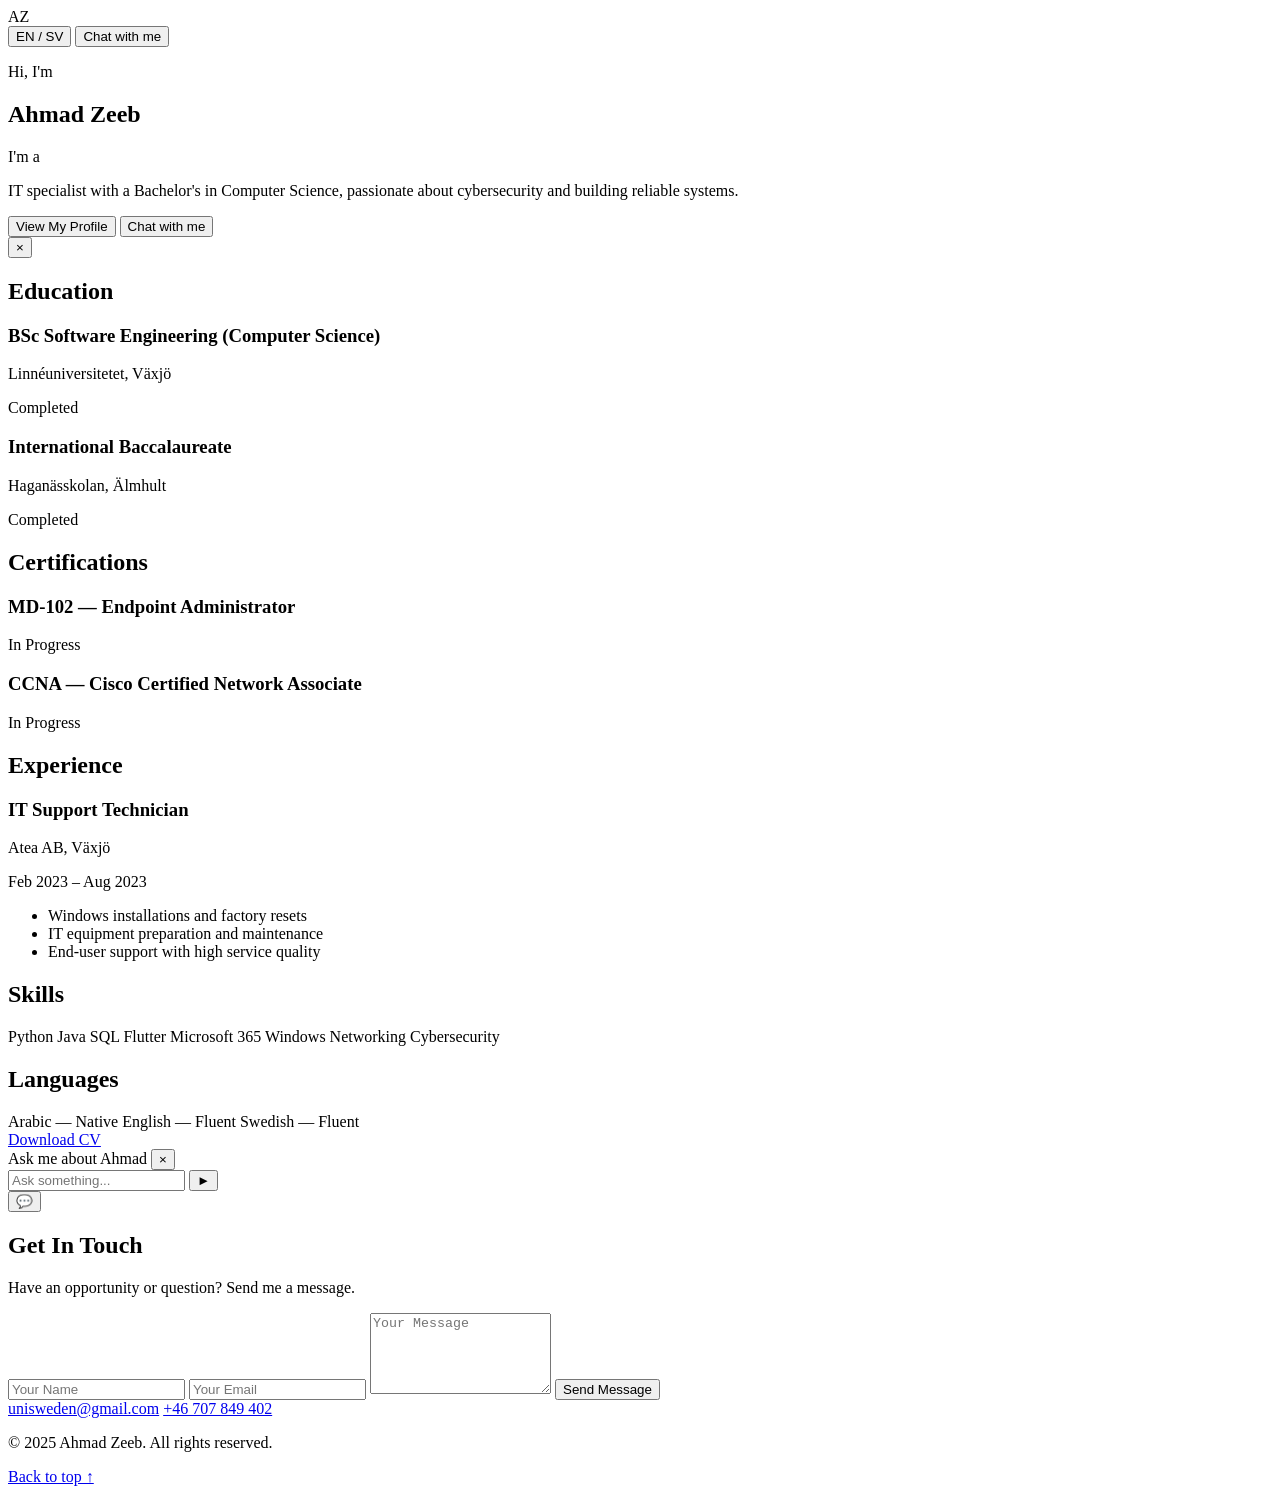
==== index.html @ 1b62f659 "Initial commit: add portfolio HTML structure Co-Authored-By: Claude Sonnet 4.6 <noreply@anthropic.co" ====
<!DOCTYPE html>
<html lang="en">
  <head>
    <meta charset="UTF-8" />
    <meta name="viewport" content="width=device-width, initial-scale=1.0" />
    <title>Ahmad Zeeb — Portfolio</title>

    <!-- CSS -->
    <link rel="stylesheet" href="css/main.css" />
    <link rel="stylesheet" href="css/animations.css" />
    <link rel="stylesheet" href="css/responsive.css" />
  </head>

  <body>

    <!-- ===== NAVBAR ===== -->
    <nav id="navbar">
      <div class="nav-logo">AZ</div>
      <div class="nav-actions">
        <button id="lang-toggle" aria-label="Switch language">EN / SV</button>
        <button id="chat-toggle" aria-label="Open chat">Chat with me</button>
      </div>
    </nav>

    <!-- ===== HERO ===== -->
    <section id="hero">
      <div class="hero-content">
        <p class="hero-greeting" data-i18n="hero.greeting">Hi, I'm</p>
        <h1 class="hero-name">Ahmad Zeeb</h1>
        <p class="hero-tagline">
          <span data-i18n="hero.tagline_prefix">I'm a</span>
          <span id="typed-text"></span>
        </p>
        <p class="hero-bio" data-i18n="hero.bio">
          IT specialist with a Bachelor's in Computer Science, passionate about
          cybersecurity and building reliable systems.
        </p>
        <div class="hero-buttons">
          <button class="btn-primary" id="open-drawer" data-i18n="hero.cta_profile">
            View My Profile
          </button>
          <button class="btn-secondary" id="open-chat" data-i18n="hero.cta_chat">
            Chat with me
          </button>
        </div>
      </div>
    </section>

    <!-- ===== SIDE DRAWER ===== -->
    <div id="drawer-overlay"></div>
    <aside id="side-drawer">
      <button id="close-drawer" aria-label="Close drawer">&times;</button>

      <div class="drawer-section">
        <h2 data-i18n="drawer.education">Education</h2>
        <div class="drawer-card">
          <h3>BSc Software Engineering (Computer Science)</h3>
          <p>Linnéuniversitetet, Växjö</p>
          <span class="tag" data-i18n="drawer.completed">Completed</span>
        </div>
        <div class="drawer-card">
          <h3>International Baccalaureate</h3>
          <p>Haganässkolan, Älmhult</p>
          <span class="tag" data-i18n="drawer.completed">Completed</span>
        </div>
      </div>

      <div class="drawer-section">
        <h2 data-i18n="drawer.certifications">Certifications</h2>
        <div class="drawer-card">
          <h3>MD-102 — Endpoint Administrator</h3>
          <span class="tag tag-progress" data-i18n="drawer.in_progress">In Progress</span>
        </div>
        <div class="drawer-card">
          <h3>CCNA — Cisco Certified Network Associate</h3>
          <span class="tag tag-progress" data-i18n="drawer.in_progress">In Progress</span>
        </div>
      </div>

      <div class="drawer-section">
        <h2 data-i18n="drawer.experience">Experience</h2>
        <div class="drawer-card">
          <h3>IT Support Technician</h3>
          <p>Atea AB, Växjö</p>
          <p class="date">Feb 2023 – Aug 2023</p>
          <ul>
            <li data-i18n="drawer.atea_1">Windows installations and factory resets</li>
            <li data-i18n="drawer.atea_2">IT equipment preparation and maintenance</li>
            <li data-i18n="drawer.atea_3">End-user support with high service quality</li>
          </ul>
        </div>
      </div>

      <div class="drawer-section">
        <h2 data-i18n="drawer.skills">Skills</h2>
        <div class="skills-grid">
          <span class="skill-tag">Python</span>
          <span class="skill-tag">Java</span>
          <span class="skill-tag">SQL</span>
          <span class="skill-tag">Flutter</span>
          <span class="skill-tag">Microsoft 365</span>
          <span class="skill-tag">Windows</span>
          <span class="skill-tag">Networking</span>
          <span class="skill-tag">Cybersecurity</span>
        </div>
      </div>

      <div class="drawer-section">
        <h2 data-i18n="drawer.languages">Languages</h2>
        <div class="skills-grid">
          <span class="skill-tag">Arabic — Native</span>
          <span class="skill-tag">English — Fluent</span>
          <span class="skill-tag">Swedish — Fluent</span>
        </div>
      </div>

      <div class="drawer-footer">
        <a href="assets/cv-ahmad-zeeb.pdf" download class="btn-primary" data-i18n="drawer.download_cv">
          Download CV
        </a>
      </div>
    </aside>

    <!-- ===== CHATBOT ===== -->
    <div id="chatbot-widget">
      <div id="chat-window">
        <div id="chat-header">
          <span data-i18n="chat.title">Ask me about Ahmad</span>
          <button id="close-chat" aria-label="Close chat">&times;</button>
        </div>
        <div id="chat-messages"></div>
        <div id="chat-input-area">
          <input
            type="text"
            id="chat-input"
            placeholder="Ask something..."
            data-i18n-placeholder="chat.placeholder"
          />
          <button id="chat-send" aria-label="Send">&#9658;</button>
        </div>
      </div>
      <button id="chat-fab" aria-label="Toggle chat">💬</button>
    </div>

    <!-- ===== CONTACT ===== -->
    <section id="contact">
      <div class="section-container">
        <h2 data-i18n="contact.title">Get In Touch</h2>
        <p data-i18n="contact.subtitle">
          Have an opportunity or question? Send me a message.
        </p>
        <form id="contact-form">
          <input type="text" name="name" required
            placeholder="Your Name"
            data-i18n-placeholder="contact.name" />
          <input type="email" name="email" required
            placeholder="Your Email"
            data-i18n-placeholder="contact.email" />
          <textarea name="message" rows="5" required
            placeholder="Your Message"
            data-i18n-placeholder="contact.message"></textarea>
          <button type="submit" class="btn-primary" data-i18n="contact.send">
            Send Message
          </button>
        </form>
        <div class="contact-links">
          <a href="mailto:unisweden@gmail.com">unisweden@gmail.com</a>
          <a href="tel:+46707849402">+46 707 849 402</a>
        </div>
      </div>
    </section>

    <!-- ===== FOOTER ===== -->
    <footer id="footer">
      <p data-i18n="footer.copy">&copy; 2025 Ahmad Zeeb. All rights reserved.</p>
      <a href="#hero" id="back-to-top" data-i18n="footer.back_top">Back to top ↑</a>
    </footer>

    <!-- JS -->
    <script src="data/translations.js"></script>
    <script src="js/i18n.js"></script>
    <script src="js/chatbot.js"></script>
    <script src="js/contact.js"></script>
    <script src="js/main.js"></script>
  </body>
</html>
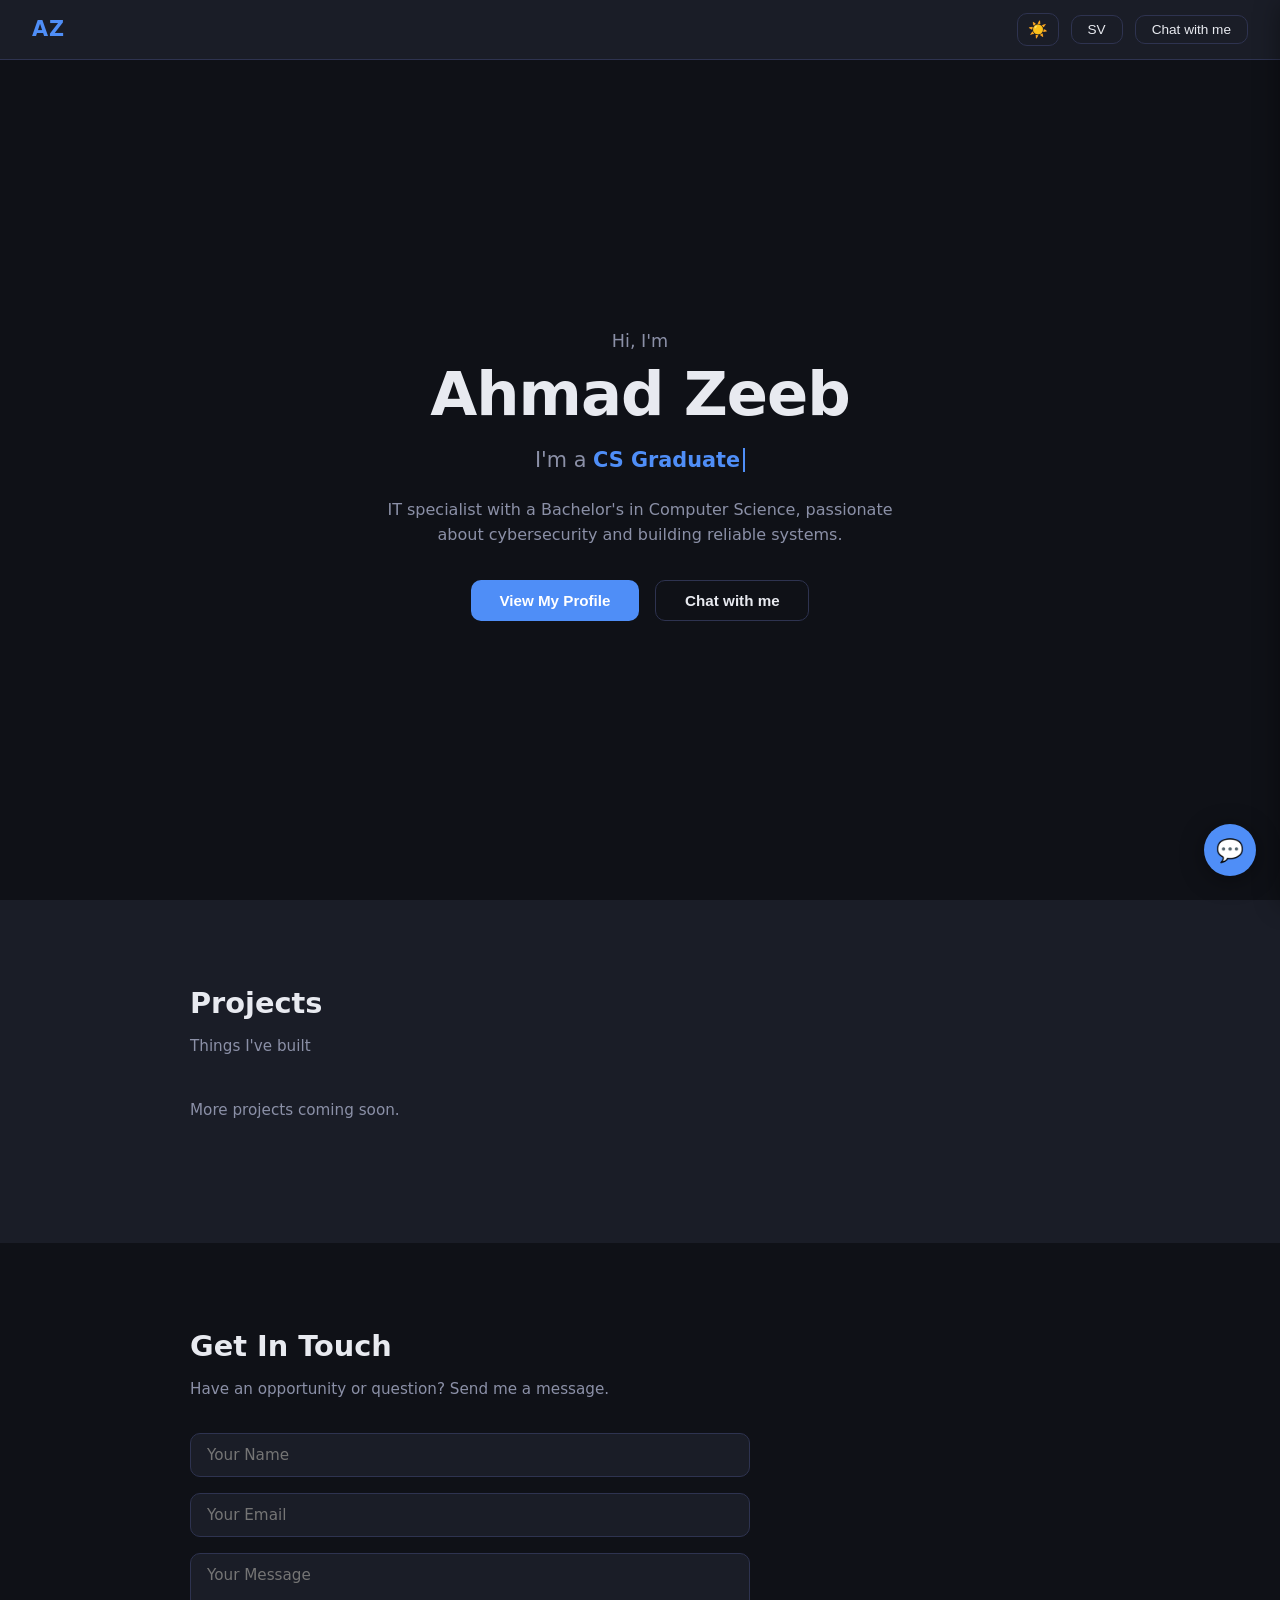
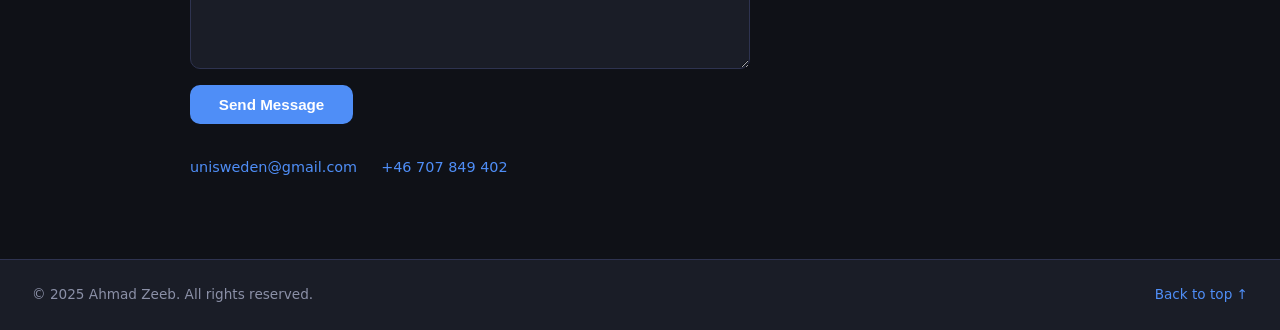
==== commit 754f1241: "Add JS, translations, chatbot, and projects section - i18n system with EN/SV toggle and localStorage" ====
--- a/index.html
+++ b/index.html
@@ -17,8 +17,9 @@
     <nav id="navbar">
       <div class="nav-logo">AZ</div>
       <div class="nav-actions">
-        <button id="lang-toggle" aria-label="Switch language">EN / SV</button>
-        <button id="chat-toggle" aria-label="Open chat">Chat with me</button>
+        <button id="theme-toggle" aria-label="Toggle theme">☀️</button>
+        <button id="lang-toggle" aria-label="Switch language">SV</button>
+        <button id="chat-toggle" aria-label="Open chat" data-i18n="nav.chat">Chat with me</button>
       </div>
     </nav>
 
@@ -142,6 +143,18 @@
       <button id="chat-fab" aria-label="Toggle chat">💬</button>
     </div>
 
+    <!-- ===== PROJECTS ===== -->
+    <section id="projects">
+      <div class="section-container">
+        <h2 class="section-title" data-i18n="projects.title">Projects</h2>
+        <p class="section-subtitle" data-i18n="projects.subtitle">Things I've built</p>
+        <div class="projects-grid">
+          <!-- Project cards will be added here -->
+          <p class="section-subtitle" data-i18n="projects.coming_soon">More projects coming soon.</p>
+        </div>
+      </div>
+    </section>
+
     <!-- ===== CONTACT ===== -->
     <section id="contact">
       <div class="section-container">
--- a/css/main.css
+++ b/css/main.css
@@ -0,0 +1,547 @@
+/* ===== CSS VARIABLES — THEMES ===== */
+:root {
+  --bg:          #0f1117;
+  --bg-surface:  #1a1d27;
+  --bg-card:     #21253a;
+  --border:      #2e3350;
+  --text:        #e8eaf0;
+  --text-muted:  #8b90a7;
+  --accent:      #4f8ef7;
+  --accent-dim:  #2a4a8a;
+  --success:     #34c77b;
+  --radius:      10px;
+  --shadow:      0 4px 24px rgba(0,0,0,0.4);
+  --transition:  0.25s ease;
+}
+
+[data-theme="light"] {
+  --bg:          #f4f6fb;
+  --bg-surface:  #ffffff;
+  --bg-card:     #edf0f8;
+  --border:      #d0d5e8;
+  --text:        #111827;
+  --text-muted:  #6b7280;
+  --accent:      #2563eb;
+  --accent-dim:  #dbeafe;
+  --success:     #16a34a;
+  --shadow:      0 4px 24px rgba(0,0,0,0.1);
+}
+
+/* ===== RESET ===== */
+*, *::before, *::after { box-sizing: border-box; margin: 0; padding: 0; }
+
+html { scroll-behavior: smooth; }
+
+body {
+  font-family: 'Segoe UI', system-ui, -apple-system, sans-serif;
+  background: var(--bg);
+  color: var(--text);
+  line-height: 1.6;
+  transition: background var(--transition), color var(--transition);
+}
+
+a { color: var(--accent); text-decoration: none; }
+a:hover { text-decoration: underline; }
+
+ul { list-style: none; }
+
+/* ===== NAVBAR ===== */
+#navbar {
+  position: fixed;
+  top: 0; left: 0; right: 0;
+  z-index: 100;
+  display: flex;
+  align-items: center;
+  justify-content: space-between;
+  padding: 0 2rem;
+  height: 60px;
+  background: var(--bg-surface);
+  border-bottom: 1px solid var(--border);
+  backdrop-filter: blur(8px);
+}
+
+.nav-logo {
+  font-size: 1.3rem;
+  font-weight: 700;
+  color: var(--accent);
+  letter-spacing: 1px;
+}
+
+.nav-actions {
+  display: flex;
+  gap: 0.75rem;
+  align-items: center;
+}
+
+.nav-actions button {
+  background: transparent;
+  border: 1px solid var(--border);
+  color: var(--text);
+  padding: 0.4rem 1rem;
+  border-radius: var(--radius);
+  cursor: pointer;
+  font-size: 0.85rem;
+  transition: background var(--transition), color var(--transition), border-color var(--transition);
+}
+
+.nav-actions button:hover {
+  background: var(--accent);
+  border-color: var(--accent);
+  color: #fff;
+}
+
+#theme-toggle {
+  font-size: 1rem;
+  padding: 0.4rem 0.6rem;
+}
+
+/* ===== HERO ===== */
+#hero {
+  min-height: 100vh;
+  display: flex;
+  align-items: center;
+  justify-content: center;
+  text-align: center;
+  padding: 80px 1.5rem 2rem;
+  background: var(--bg);
+}
+
+.hero-content {
+  max-width: 680px;
+}
+
+.hero-greeting {
+  font-size: 1.1rem;
+  color: var(--text-muted);
+  margin-bottom: 0.4rem;
+}
+
+.hero-name {
+  font-size: clamp(2.2rem, 6vw, 3.8rem);
+  font-weight: 800;
+  color: var(--text);
+  letter-spacing: -1px;
+  line-height: 1.1;
+  margin-bottom: 1rem;
+}
+
+.hero-tagline {
+  font-size: 1.3rem;
+  color: var(--text-muted);
+  margin-bottom: 1.2rem;
+  min-height: 2rem;
+}
+
+#typed-text {
+  color: var(--accent);
+  font-weight: 600;
+  border-right: 2px solid var(--accent);
+  padding-right: 3px;
+}
+
+.hero-bio {
+  font-size: 1rem;
+  color: var(--text-muted);
+  max-width: 520px;
+  margin: 0 auto 2rem;
+}
+
+.hero-buttons {
+  display: flex;
+  gap: 1rem;
+  justify-content: center;
+  flex-wrap: wrap;
+}
+
+/* ===== BUTTONS ===== */
+.btn-primary {
+  background: var(--accent);
+  color: #fff;
+  border: none;
+  padding: 0.7rem 1.8rem;
+  border-radius: var(--radius);
+  font-size: 0.95rem;
+  font-weight: 600;
+  cursor: pointer;
+  transition: opacity var(--transition), transform var(--transition);
+}
+
+.btn-primary:hover { opacity: 0.88; transform: translateY(-1px); }
+
+.btn-secondary {
+  background: transparent;
+  color: var(--text);
+  border: 1px solid var(--border);
+  padding: 0.7rem 1.8rem;
+  border-radius: var(--radius);
+  font-size: 0.95rem;
+  font-weight: 600;
+  cursor: pointer;
+  transition: background var(--transition), border-color var(--transition);
+}
+
+.btn-secondary:hover {
+  background: var(--bg-card);
+  border-color: var(--accent);
+}
+
+/* ===== SIDE DRAWER ===== */
+#drawer-overlay {
+  display: none;
+  position: fixed;
+  inset: 0;
+  background: rgba(0,0,0,0.5);
+  z-index: 199;
+}
+
+#drawer-overlay.active { display: block; }
+
+#side-drawer {
+  position: fixed;
+  top: 0; right: 0;
+  width: min(420px, 100vw);
+  height: 100%;
+  background: var(--bg-surface);
+  border-left: 1px solid var(--border);
+  box-shadow: var(--shadow);
+  z-index: 200;
+  overflow-y: auto;
+  padding: 2rem 1.5rem;
+  transform: translateX(100%);
+  transition: transform 0.3s ease;
+}
+
+#side-drawer.open { transform: translateX(0); }
+
+#close-drawer {
+  position: absolute;
+  top: 1rem; right: 1.2rem;
+  background: none;
+  border: none;
+  font-size: 1.6rem;
+  color: var(--text-muted);
+  cursor: pointer;
+  line-height: 1;
+}
+
+#close-drawer:hover { color: var(--text); }
+
+.drawer-section { margin-top: 2rem; }
+.drawer-section h2 {
+  font-size: 0.8rem;
+  text-transform: uppercase;
+  letter-spacing: 1.5px;
+  color: var(--accent);
+  margin-bottom: 1rem;
+}
+
+.drawer-card {
+  background: var(--bg-card);
+  border: 1px solid var(--border);
+  border-radius: var(--radius);
+  padding: 1rem 1.2rem;
+  margin-bottom: 0.75rem;
+}
+
+.drawer-card h3 { font-size: 0.95rem; margin-bottom: 0.25rem; }
+.drawer-card p  { font-size: 0.85rem; color: var(--text-muted); }
+.drawer-card .date { font-size: 0.78rem; color: var(--text-muted); margin-top: 0.2rem; }
+.drawer-card ul { margin-top: 0.5rem; padding-left: 1rem; list-style: disc; }
+.drawer-card ul li { font-size: 0.85rem; color: var(--text-muted); margin-bottom: 0.2rem; }
+
+.tag {
+  display: inline-block;
+  font-size: 0.72rem;
+  padding: 0.2rem 0.6rem;
+  border-radius: 20px;
+  background: var(--success);
+  color: #fff;
+  margin-top: 0.4rem;
+  font-weight: 600;
+}
+
+.tag-progress {
+  background: var(--accent-dim);
+  color: var(--accent);
+}
+
+[data-theme="light"] .tag-progress {
+  background: var(--accent-dim);
+  color: var(--accent);
+}
+
+.skills-grid {
+  display: flex;
+  flex-wrap: wrap;
+  gap: 0.5rem;
+}
+
+.skill-tag {
+  background: var(--bg-card);
+  border: 1px solid var(--border);
+  color: var(--text);
+  padding: 0.3rem 0.8rem;
+  border-radius: 20px;
+  font-size: 0.8rem;
+}
+
+.drawer-footer {
+  margin-top: 2rem;
+  padding-top: 1.5rem;
+  border-top: 1px solid var(--border);
+}
+
+.drawer-footer .btn-primary {
+  display: block;
+  text-align: center;
+  width: 100%;
+}
+
+/* ===== PROJECTS ===== */
+#projects {
+  padding: 5rem 1.5rem;
+  background: var(--bg-surface);
+}
+
+.section-container {
+  max-width: 900px;
+  margin: 0 auto;
+}
+
+.section-title {
+  font-size: 1.8rem;
+  font-weight: 700;
+  margin-bottom: 0.5rem;
+}
+
+.section-subtitle {
+  color: var(--text-muted);
+  margin-bottom: 2.5rem;
+  font-size: 0.95rem;
+}
+
+.projects-grid {
+  display: grid;
+  grid-template-columns: repeat(auto-fill, minmax(260px, 1fr));
+  gap: 1.25rem;
+}
+
+.project-card {
+  background: var(--bg-card);
+  border: 1px solid var(--border);
+  border-radius: var(--radius);
+  padding: 1.5rem;
+  transition: transform var(--transition), box-shadow var(--transition);
+}
+
+.project-card:hover {
+  transform: translateY(-3px);
+  box-shadow: var(--shadow);
+}
+
+.project-card h3 { font-size: 1rem; margin-bottom: 0.5rem; }
+.project-card p  { font-size: 0.85rem; color: var(--text-muted); margin-bottom: 1rem; }
+
+.project-tags { display: flex; flex-wrap: wrap; gap: 0.4rem; }
+.project-tag {
+  font-size: 0.72rem;
+  padding: 0.2rem 0.6rem;
+  background: var(--accent-dim);
+  color: var(--accent);
+  border-radius: 20px;
+  font-weight: 500;
+}
+
+[data-theme="light"] .project-tag {
+  background: var(--accent-dim);
+  color: var(--accent);
+}
+
+/* ===== CONTACT ===== */
+#contact {
+  padding: 5rem 1.5rem;
+  background: var(--bg);
+}
+
+#contact h2 { font-size: 1.8rem; font-weight: 700; margin-bottom: 0.5rem; }
+#contact p  { color: var(--text-muted); margin-bottom: 2rem; font-size: 0.95rem; }
+
+#contact-form {
+  display: flex;
+  flex-direction: column;
+  gap: 1rem;
+  max-width: 560px;
+}
+
+#contact-form input,
+#contact-form textarea {
+  background: var(--bg-surface);
+  border: 1px solid var(--border);
+  color: var(--text);
+  border-radius: var(--radius);
+  padding: 0.75rem 1rem;
+  font-size: 0.95rem;
+  font-family: inherit;
+  transition: border-color var(--transition);
+  width: 100%;
+}
+
+#contact-form input:focus,
+#contact-form textarea:focus {
+  outline: none;
+  border-color: var(--accent);
+}
+
+#contact-form textarea { resize: vertical; }
+
+#contact-form button { align-self: flex-start; }
+
+.contact-links {
+  margin-top: 2rem;
+  display: flex;
+  gap: 1.5rem;
+  flex-wrap: wrap;
+  font-size: 0.9rem;
+  color: var(--text-muted);
+}
+
+/* ===== CHATBOT ===== */
+#chatbot-widget {
+  position: fixed;
+  bottom: 1.5rem;
+  right: 1.5rem;
+  z-index: 300;
+}
+
+#chat-fab {
+  width: 52px;
+  height: 52px;
+  border-radius: 50%;
+  background: var(--accent);
+  border: none;
+  font-size: 1.4rem;
+  cursor: pointer;
+  box-shadow: var(--shadow);
+  display: flex;
+  align-items: center;
+  justify-content: center;
+  transition: transform var(--transition);
+}
+
+#chat-fab:hover { transform: scale(1.1); }
+
+#chat-window {
+  display: none;
+  flex-direction: column;
+  width: 320px;
+  height: 420px;
+  background: var(--bg-surface);
+  border: 1px solid var(--border);
+  border-radius: var(--radius);
+  box-shadow: var(--shadow);
+  overflow: hidden;
+  margin-bottom: 0.75rem;
+}
+
+#chat-window.open { display: flex; }
+
+#chat-header {
+  background: var(--accent);
+  color: #fff;
+  padding: 0.75rem 1rem;
+  display: flex;
+  justify-content: space-between;
+  align-items: center;
+  font-weight: 600;
+  font-size: 0.9rem;
+}
+
+#close-chat {
+  background: none;
+  border: none;
+  color: #fff;
+  font-size: 1.2rem;
+  cursor: pointer;
+  line-height: 1;
+}
+
+#chat-messages {
+  flex: 1;
+  overflow-y: auto;
+  padding: 1rem;
+  display: flex;
+  flex-direction: column;
+  gap: 0.6rem;
+}
+
+.chat-msg {
+  max-width: 85%;
+  padding: 0.55rem 0.85rem;
+  border-radius: 16px;
+  font-size: 0.85rem;
+  line-height: 1.45;
+}
+
+.chat-msg.bot {
+  background: var(--bg-card);
+  border: 1px solid var(--border);
+  align-self: flex-start;
+  border-bottom-left-radius: 4px;
+}
+
+.chat-msg.user {
+  background: var(--accent);
+  color: #fff;
+  align-self: flex-end;
+  border-bottom-right-radius: 4px;
+}
+
+#chat-input-area {
+  display: flex;
+  border-top: 1px solid var(--border);
+  padding: 0.6rem;
+  gap: 0.5rem;
+}
+
+#chat-input {
+  flex: 1;
+  background: var(--bg-card);
+  border: 1px solid var(--border);
+  color: var(--text);
+  border-radius: var(--radius);
+  padding: 0.5rem 0.75rem;
+  font-size: 0.85rem;
+  font-family: inherit;
+}
+
+#chat-input:focus { outline: none; border-color: var(--accent); }
+
+#chat-send {
+  background: var(--accent);
+  border: none;
+  color: #fff;
+  border-radius: var(--radius);
+  padding: 0.5rem 0.75rem;
+  cursor: pointer;
+  font-size: 0.9rem;
+  transition: opacity var(--transition);
+}
+
+#chat-send:hover { opacity: 0.85; }
+
+/* ===== FOOTER ===== */
+#footer {
+  background: var(--bg-surface);
+  border-top: 1px solid var(--border);
+  padding: 1.5rem 2rem;
+  display: flex;
+  justify-content: space-between;
+  align-items: center;
+  font-size: 0.85rem;
+  color: var(--text-muted);
+  flex-wrap: wrap;
+  gap: 0.5rem;
+}
+
+#back-to-top { color: var(--accent); font-weight: 500; }
+#back-to-top:hover { text-decoration: underline; }
--- a/css/animations.css
+++ b/css/animations.css
@@ -0,0 +1,37 @@
+/* ===== FADE IN UP ===== */
+@keyframes fadeInUp {
+  from { opacity: 0; transform: translateY(24px); }
+  to   { opacity: 1; transform: translateY(0); }
+}
+
+@keyframes fadeIn {
+  from { opacity: 0; }
+  to   { opacity: 1; }
+}
+
+@keyframes blink {
+  0%, 100% { border-color: transparent; }
+  50%       { border-color: var(--accent); }
+}
+
+/* Hero entrance */
+.hero-greeting  { animation: fadeInUp 0.6s ease both; animation-delay: 0.1s; }
+.hero-name      { animation: fadeInUp 0.6s ease both; animation-delay: 0.25s; }
+.hero-tagline   { animation: fadeInUp 0.6s ease both; animation-delay: 0.4s; }
+.hero-bio       { animation: fadeInUp 0.6s ease both; animation-delay: 0.55s; }
+.hero-buttons   { animation: fadeInUp 0.6s ease both; animation-delay: 0.7s; }
+
+/* Typed cursor blink */
+#typed-text { animation: blink 0.8s step-end infinite; }
+
+/* Scroll-triggered reveal (added via JS) */
+.reveal {
+  opacity: 0;
+  transform: translateY(20px);
+  transition: opacity 0.5s ease, transform 0.5s ease;
+}
+
+.reveal.visible {
+  opacity: 1;
+  transform: translateY(0);
+}
--- a/css/responsive.css
+++ b/css/responsive.css
@@ -0,0 +1,26 @@
+/* ===== TABLET ===== */
+@media (max-width: 768px) {
+  #navbar { padding: 0 1rem; }
+
+  .hero-buttons { flex-direction: column; align-items: center; }
+  .hero-buttons button { width: 100%; max-width: 280px; }
+
+  #side-drawer { width: 100vw; }
+
+  .projects-grid { grid-template-columns: 1fr; }
+
+  #footer { flex-direction: column; text-align: center; }
+
+  #chat-window { width: calc(100vw - 3rem); }
+}
+
+/* ===== MOBILE ===== */
+@media (max-width: 480px) {
+  .nav-actions button { padding: 0.35rem 0.7rem; font-size: 0.8rem; }
+
+  .hero-name { font-size: 2rem; }
+
+  .section-title { font-size: 1.4rem; }
+
+  #contact-form button { width: 100%; }
+}
